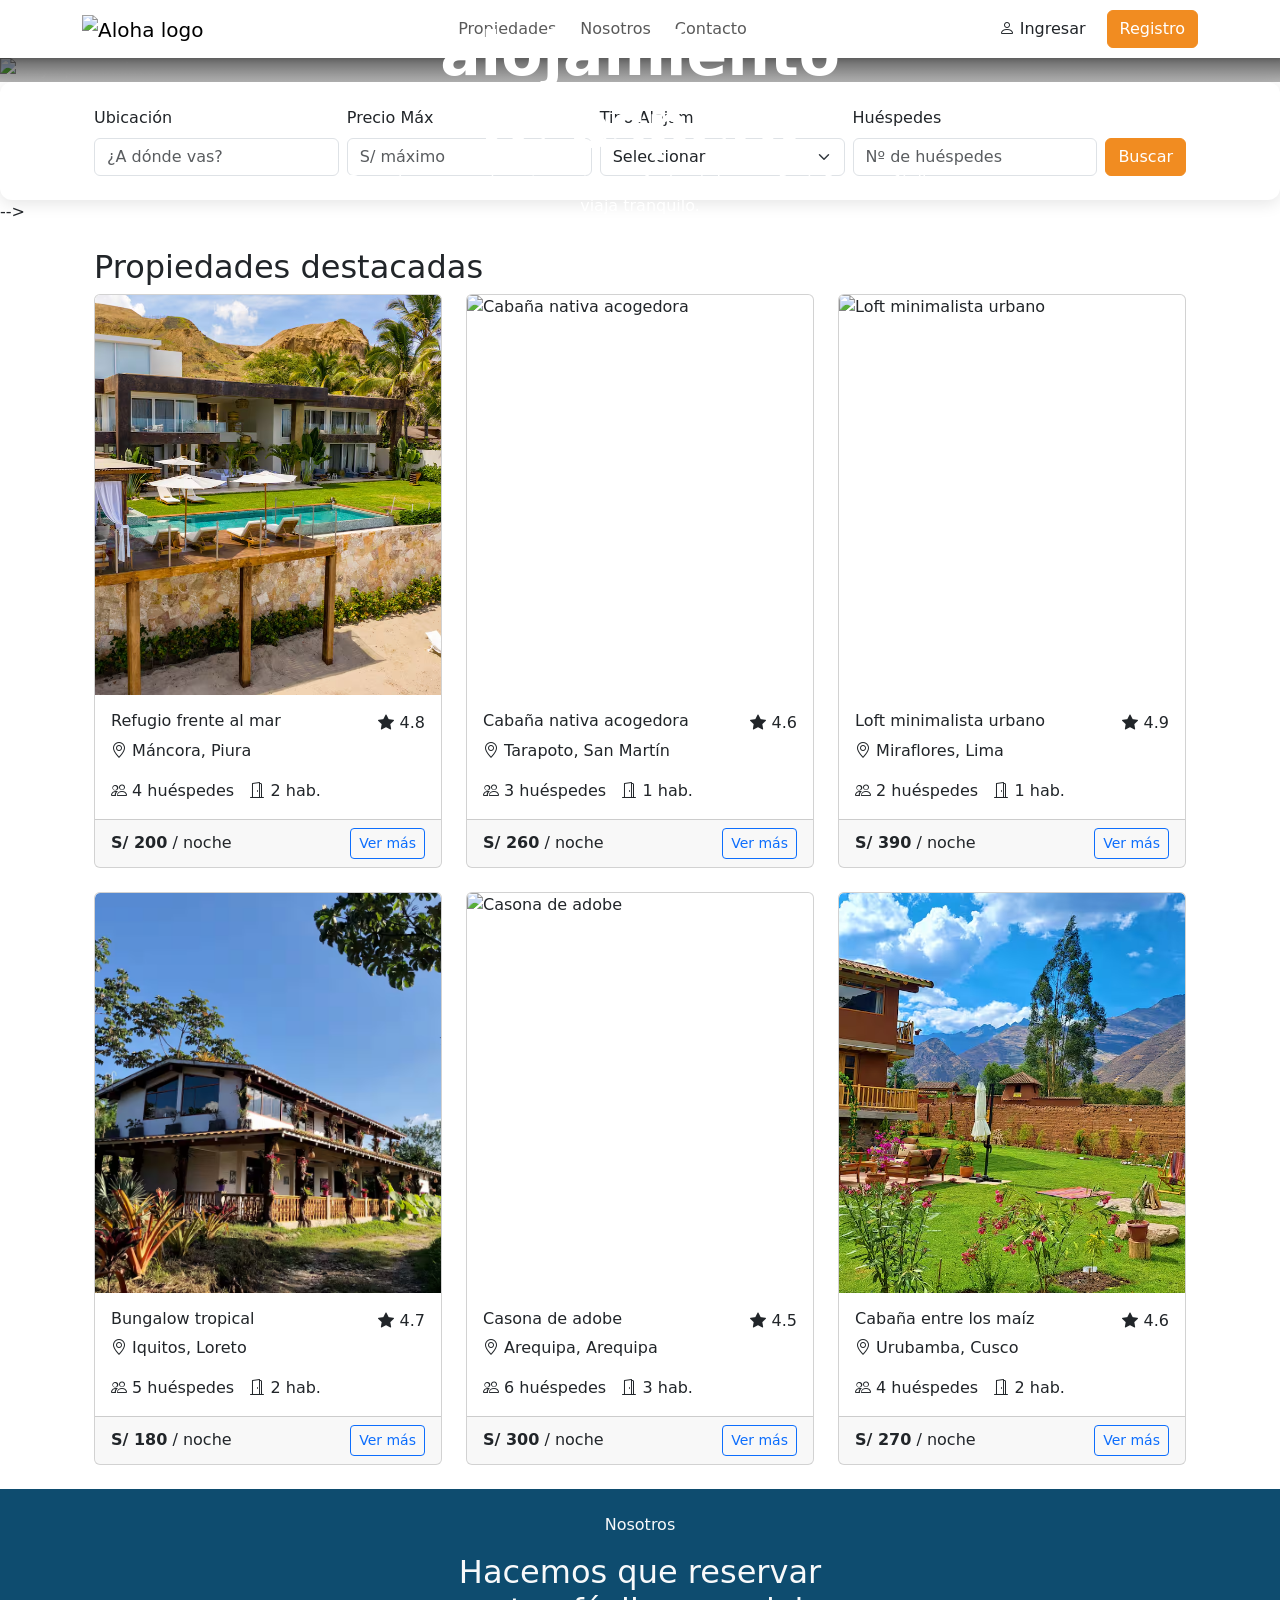
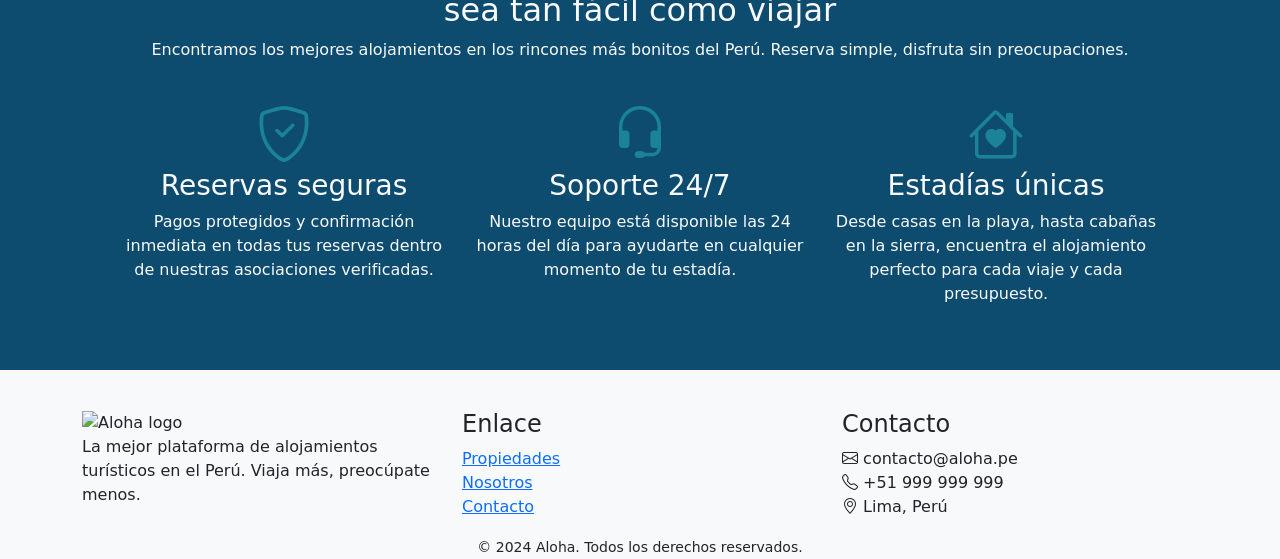
==== index.html @ 76f03f0f "chore: solve conflicts" ====
<!DOCTYPE html>
<html lang="es">
<head>
    <meta charset="UTF-8">
    <meta name="viewport" content="width=device-width, initial-scale=1.0">
    <title>Aloha</title>
    <link href="https://cdn.jsdelivr.net/npm/bootstrap@5.3.3/dist/css/bootstrap.min.css" rel="stylesheet">
    <link href="https://cdn.jsdelivr.net/npm/bootstrap-icons@1.11.3/font/bootstrap-icons.min.css" rel="stylesheet">
    <link href="https://fonts.googleapis.com/css2?family=Roboto:wght@400;700&display=swap" rel="stylesheet">
    <link rel="stylesheet" href="css/global.css">
    <link rel="stylesheet" href="css/intro.css">
</head>
<body>

    <header>

        <nav class="navbar">
            <div class="container">
                <a class="navbar-brand" href="#">
                    <img src="images/logo.png" alt="Aloha logo">
                </a>
                <ul class="navbar-nav flex-row gap-4">
                    <li class="nav-item"><a class="nav-link" href="#propiedades">Propiedades</a></li>
                    <li class="nav-item"><a class="nav-link" href="#nosotros">Nosotros</a></li>
                    <li class="nav-item"><a class="nav-link" href="#contacto">Contacto</a></li>
                </ul>
                <div class="d-flex align-items-center gap-2">
                    <a href="pages/inicio-sesion.html" class="btn"><i class="bi bi-person"></i> Ingresar</a>
                    <a href="pages/registro.html" class="btn btn-primary">Registro</a>
                </div>
            </div>
        </nav>

        <section class="hero-header">
            <div class="container-fluid p-0 position-relative">
                <img src="images/hero-beach.png" alt="Playa paradisíaca" class="img-fluid w-100 hero-image">
                <div class="position-absolute top-50 start-50 translate-middle text-center">
                    <p> Reservas en todo el Perú</p>
                    <h1>Tu próximo alojamiento <br>te espera</h1>
                    <p>Descubre casas, departamentos y refugios únicos en Perú. Reserva fácil,<br> viaja tranquilo.</p>
                </div>
            </div>
        </section>

        <section class="search-bar">
            <div class="container p-4">
                <form class="row g-2 align-items-end">
                    <div class="col-12 col-md">
                        <label for="ubicacion" class="form-label">Ubicación</label>
                        <input type="text" class="form-control" id="ubicacion" placeholder="¿A dónde vas?">
                    </div>
                    <div class="col-12 col-md">
                        <label for="precioMax" class="form-label">Precio Máx</label>
                        <input type="number" class="form-control" id="precioMax" placeholder="S/ máximo">
                    </div>
                    <div class="col-12 col-md">
                        <label for="tipoAlojam" class="form-label">Tipo Alojam.</label>
                        <select class="form-select" id="tipoAlojam">
                            <option value="" selected disabled>Seleccionar</option>
                            <option value="casa">Casa</option>
                            <option value="cabana">Cabaña</option>
                            <option value="departamento">Departamento</option>
                            <option value="todos">Todos</option>
                        </select>
                    </div>
                    <div class="col-12 col-md">
                        <label for="huespedes" class="form-label">Huéspedes</label>
                        <input type="number" class="form-control" id="huespedes" placeholder="Nº de huéspedes" min="1">
                    </div>
                    <div class="col-12 col-md-auto">
                        <button type="submit" class="btn btn-primary w-100">Buscar</button>
                    </div>
                </form>
            </div>
        </section>
    </header>

    <main>

    -->
    <section id="propiedades">
        <div class="container p-4">
            <div class="d-flex justify-content-between align-items-center">
                <h2>Propiedades destacadas</h2>
            </div>
            <div class="row g-4" id="properties-grid">
                <!-- Las tarjetas de propiedades se cargarán aquí dinámicamente -->
            </div>
        </div>
    </section>

    <section id="nosotros">
            <div class="container p-4">
                <div class="text-center">
                    <p>Nosotros</p>
                    <h2>Hacemos que reservar <br> sea tan fácil como viajar</h2>
                    <p>Encontramos los mejores alojamientos en los rincones más bonitos del Perú. Reserva simple, disfruta sin preocupaciones.</p>
                </div>
                <div class="row g-4 text-center p-4">
                    <div class="col-12 col-md-4">
                        <i class="bi bi-shield-check display-4"></i>
                        <h3>Reservas seguras</h3>
                        <p>Pagos protegidos y confirmación inmediata en todas tus reservas dentro de nuestras asociaciones verificadas.</p>
                    </div>
                    <div class="col-12 col-md-4">
                        <i class="bi bi-headset display-4"></i>
                        <h3>Soporte 24/7</h3>
                        <p>Nuestro equipo está disponible las 24 horas del día para ayudarte en cualquier momento de tu estadía.</p>
                    </div>
                    <div class="col-12 col-md-4">
                        <i class="bi bi-house-heart display-4"></i>
                        <h3>Estadías únicas</h3>
                        <p>Desde casas en la playa, hasta cabañas en la sierra, encuentra el alojamiento perfecto para cada viaje y cada presupuesto.</p>
                    </div>
                </div>
            </div>
    </section>
    </main>


    <footer id="contacto">
        <div class="container">
            <div class="row g-4">
                <div class="col-12 col-md-4">
                    <img src="images/logo.png" alt="Aloha logo">
                    <p>La mejor plataforma de alojamientos turísticos en el Perú. Viaja más, preocúpate menos.</p>
                </div>
                <div class="col-12 col-md-4">
                    <h4>Enlace</h4>
                    <ul class="list-unstyled">
                        <li><a href="#propiedades">Propiedades</a></li>
                        <li><a href="#nosotros">Nosotros</a></li>
                        <li><a href="#contacto">Contacto</a></li>
                    </ul>
                </div>
                <div class="col-12 col-md-4">
                    <h4>Contacto</h4>
                    <ul class="list-unstyled">
                        <li><i class="bi bi-envelope"></i> contacto@aloha.pe</li>
                        <li><i class="bi bi-telephone"></i> +51 999 999 999</li>
                        <li><i class="bi bi-geo-alt"></i> Lima, Perú</li>
                    </ul>
                </div>
            </div>
            <div class="text-center">
                <small>© 2024 Aloha. Todos los derechos reservados.</small>
            </div>
        </div>
    </footer>
 <script src="js/intro.js"></script>
</body>
</html>
---- css/global.css ----
body {
    display: flex;
    flex-direction: column;
    min-height: 100vh;
}

main {
    flex: 1;
}

.navbar {
    background-color: #fff;
    box-shadow: 0 2px 4px rgba(0,0,0,0.1);
}

.navbar-brand img {
    height: 50px;
}

.btn-primary {
    background-color: rgb(241, 140, 33);
    border-color: rgb(241, 140, 33);
}


footer {
    background-color:#F8F9FA;
    padding-top: 40px;
}

footer img {
    height: 40px;
}
---- css/intro.css ----
.hero-image {
    height: 600px;
    object-fit: cover;
}

.hero-header {
    position: relative;
     color: #fff;
}

.hero-header h1{
   font-size: 60px;
   font-weight: bold;
}


.hero-header::after {
    content: '';
    position: absolute;
    top: 0;
    right: 0;
    bottom: 0;
    left: 0;
    background: linear-gradient(to bottom, rgba(0,0,0,0.6), rgba(0,0,0,0.3));
}

.hero-header .position-absolute {
    z-index: 1;
    color: #fff;
}

.search-bar {
    background-color: #fff;
    border-radius: 12px;
    box-shadow: 0 4px 16px rgba(0,0,0,0.1);
}

.card {
    overflow: hidden;
}

.card-img-top {
    height: 400px;
    object-fit: cover;
    transition: transform 0.4s ease;
}

.card:hover .card-img-top {
    transform: scale(1.08);
}

#nosotros {
    background-color:#0E4C6F;
}

#nosotros h2,
#nosotros h3,
#nosotros p {
    color: #F8F9FA;
}

#nosotros i {
    color: #1A8397;
}
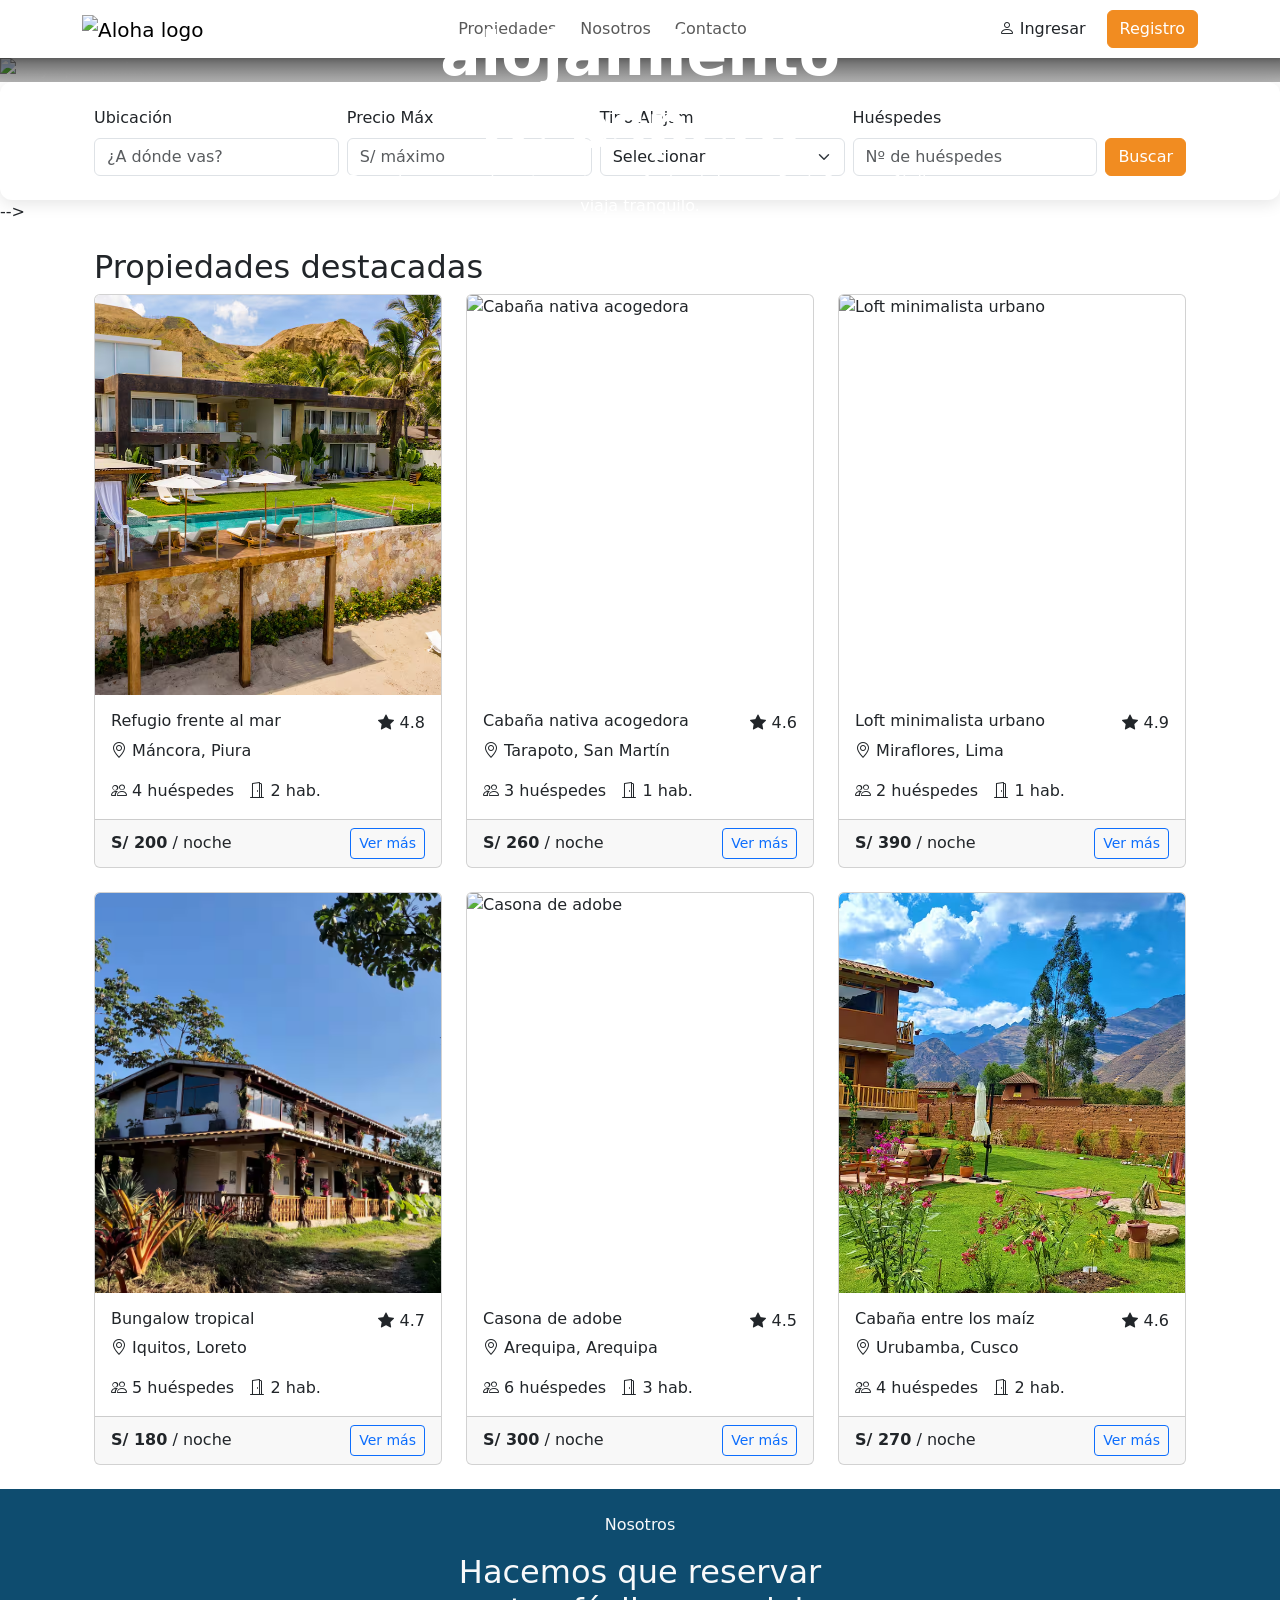
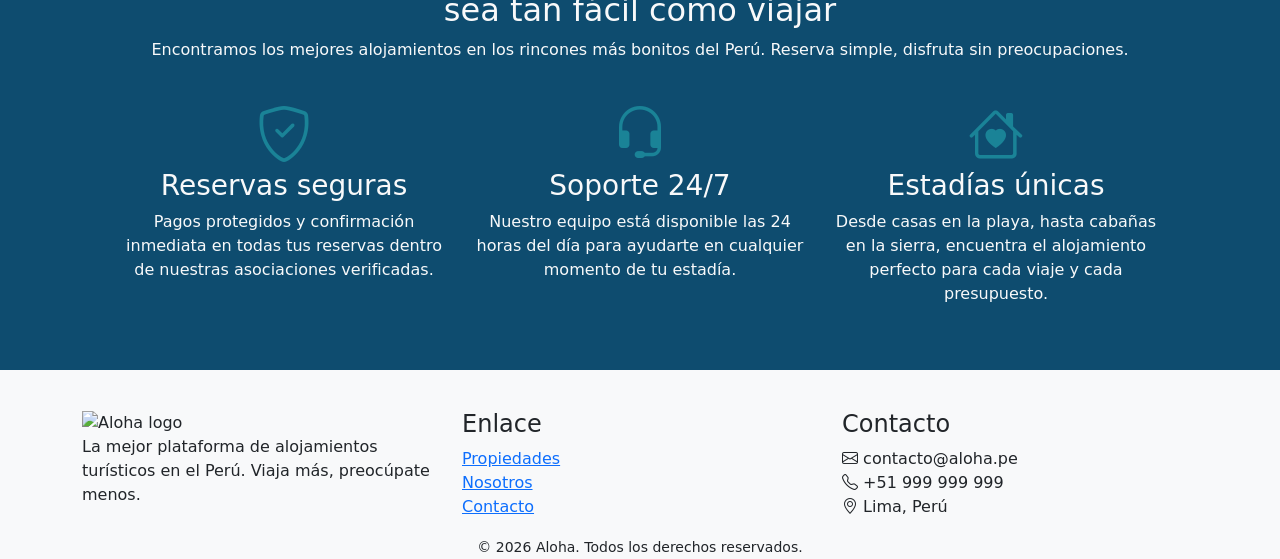
==== commit cd7c599c: "chore: fix date" ====
--- a/index.html
+++ b/index.html
@@ -143,7 +143,7 @@
                 </div>
             </div>
             <div class="text-center">
-                <small>© 2024 Aloha. Todos los derechos reservados.</small>
+                <small>© 2026 Aloha. Todos los derechos reservados.</small>
             </div>
         </div>
     </footer>
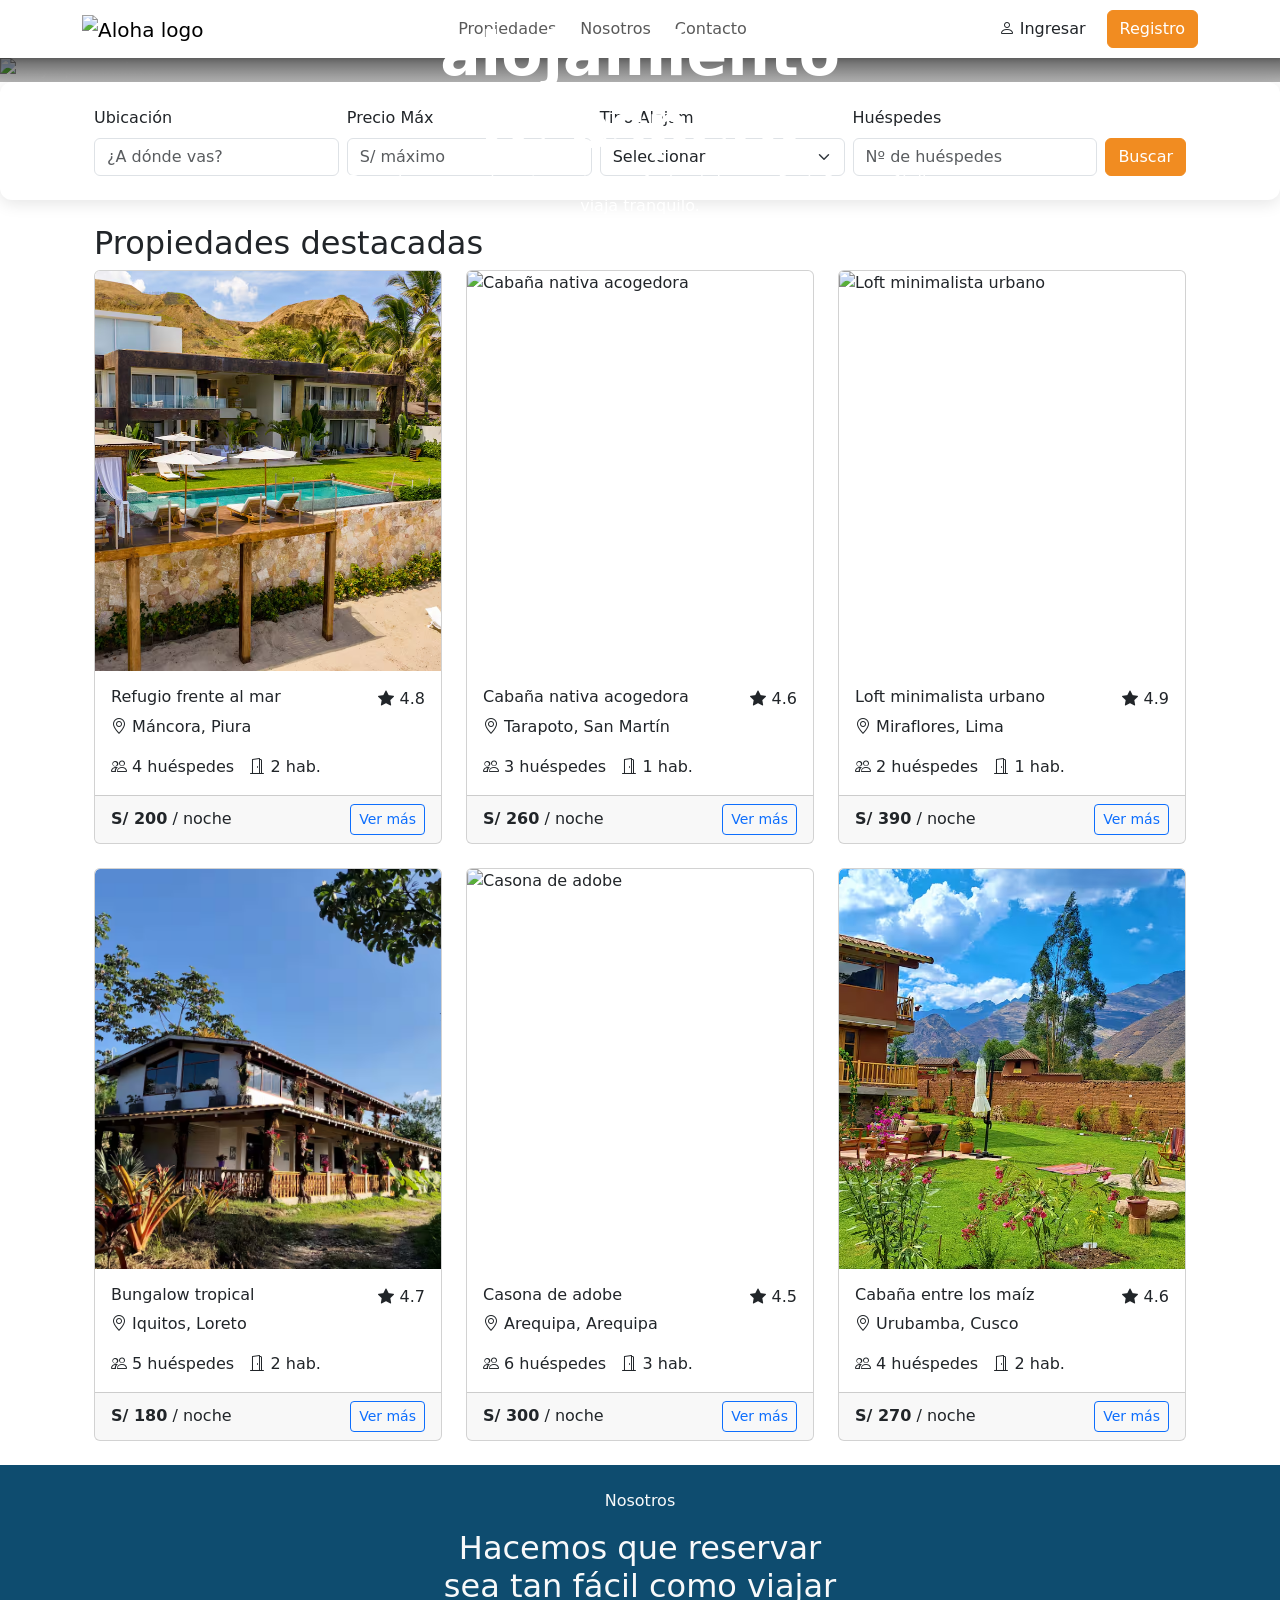
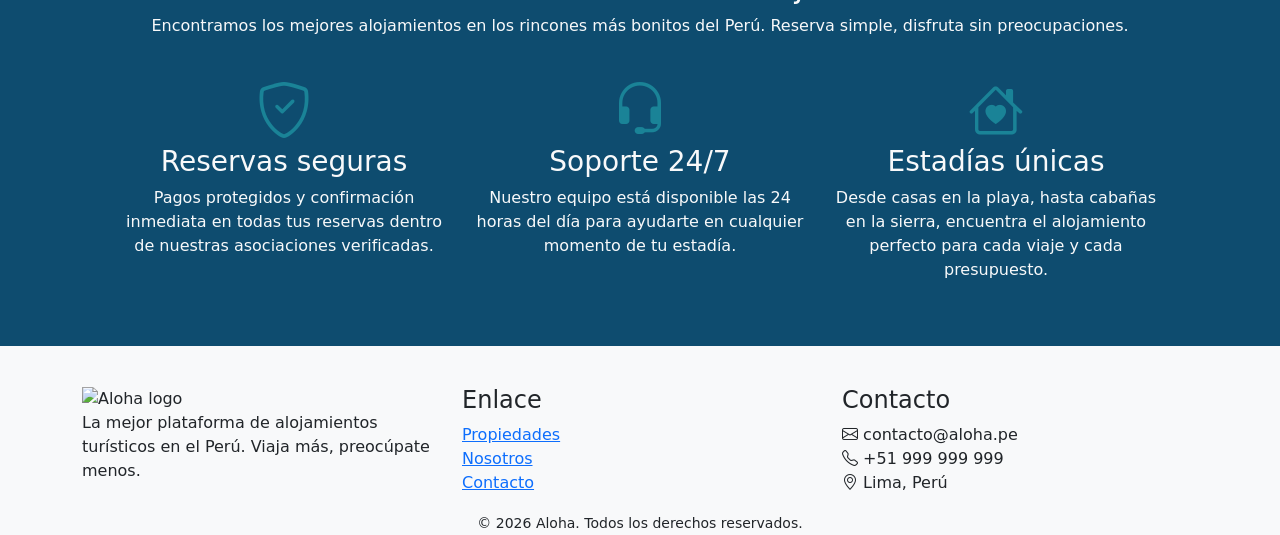
==== commit 34660ab0: "chore: fix storage" ====
--- a/index.html
+++ b/index.html
@@ -77,7 +77,7 @@
 
     <main>
 
-    -->
+    
     <section id="propiedades">
         <div class="container p-4">
             <div class="d-flex justify-content-between align-items-center">
@@ -147,6 +147,7 @@
             </div>
         </div>
     </footer>
- <script src="js/intro.js"></script>
+ <script src="js/storage.js"></script>
+<script src="js/intro.js"></script>
 </body>
 </html>
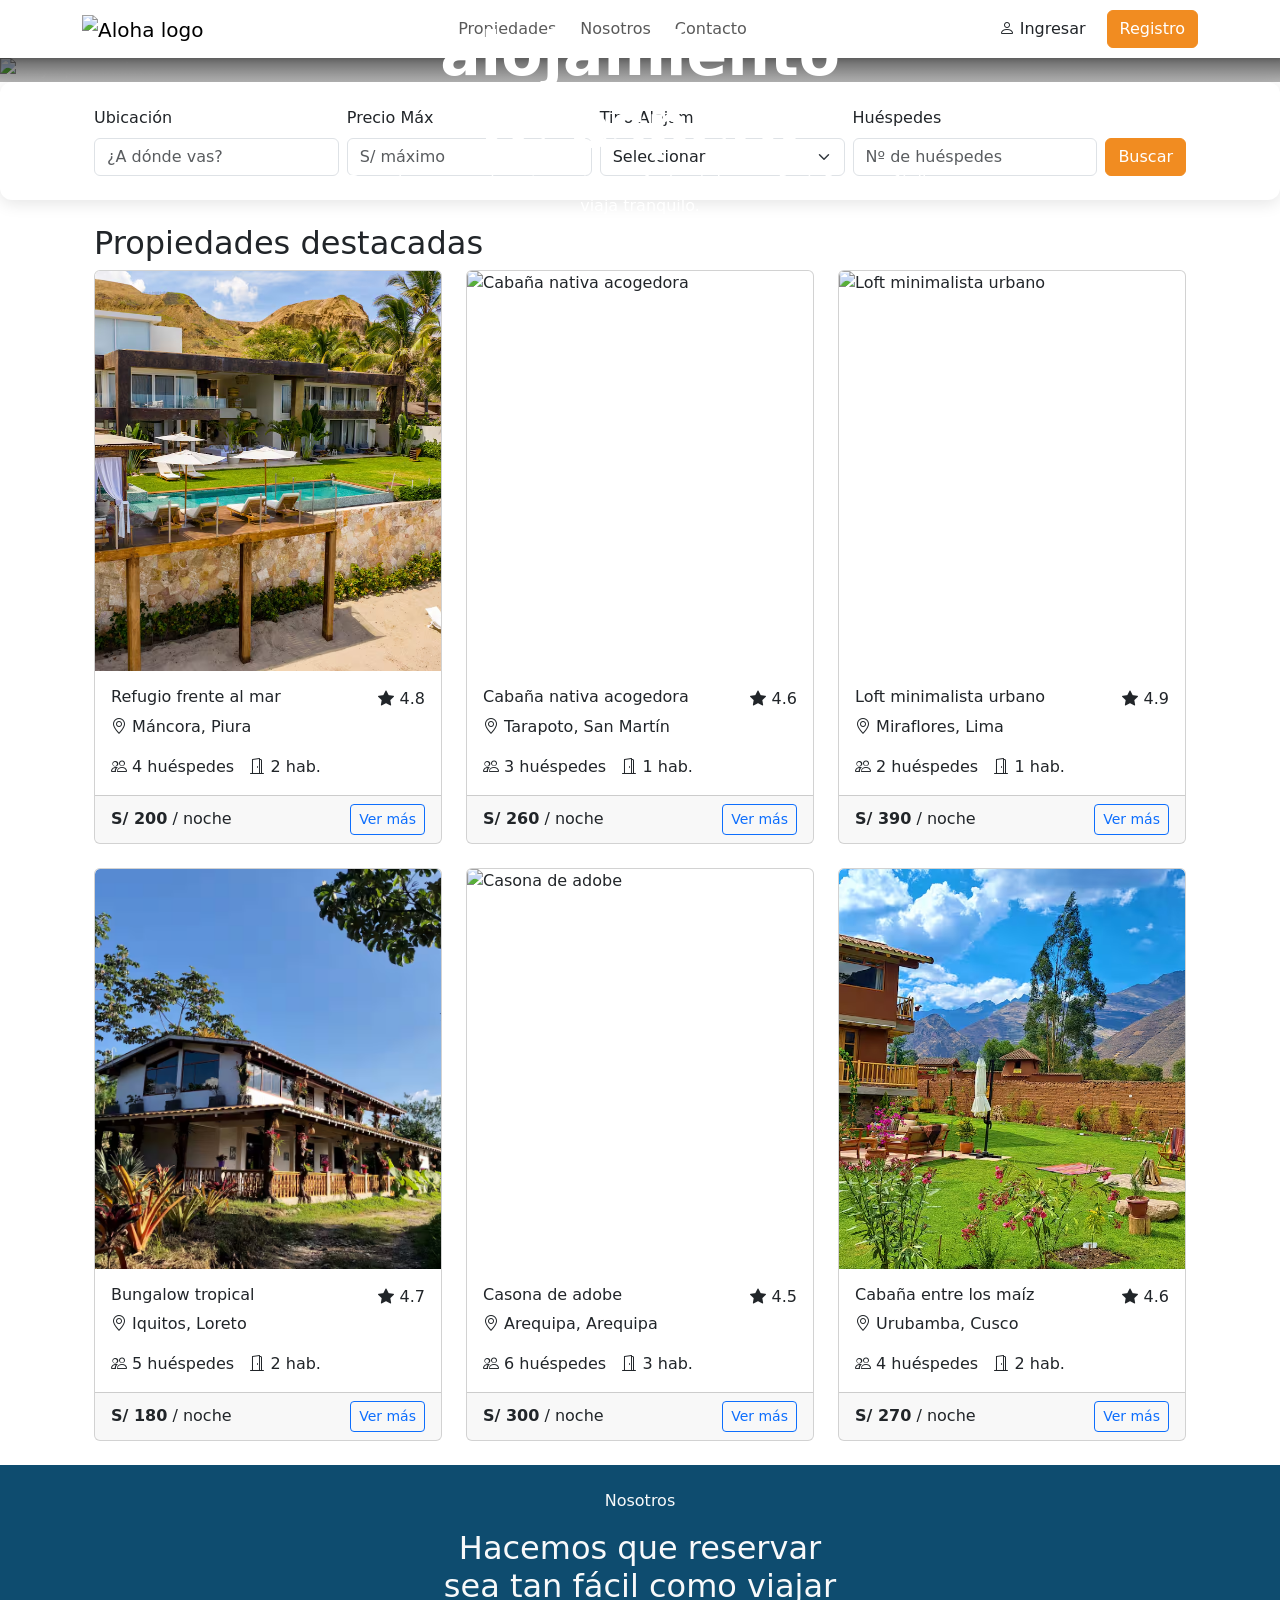
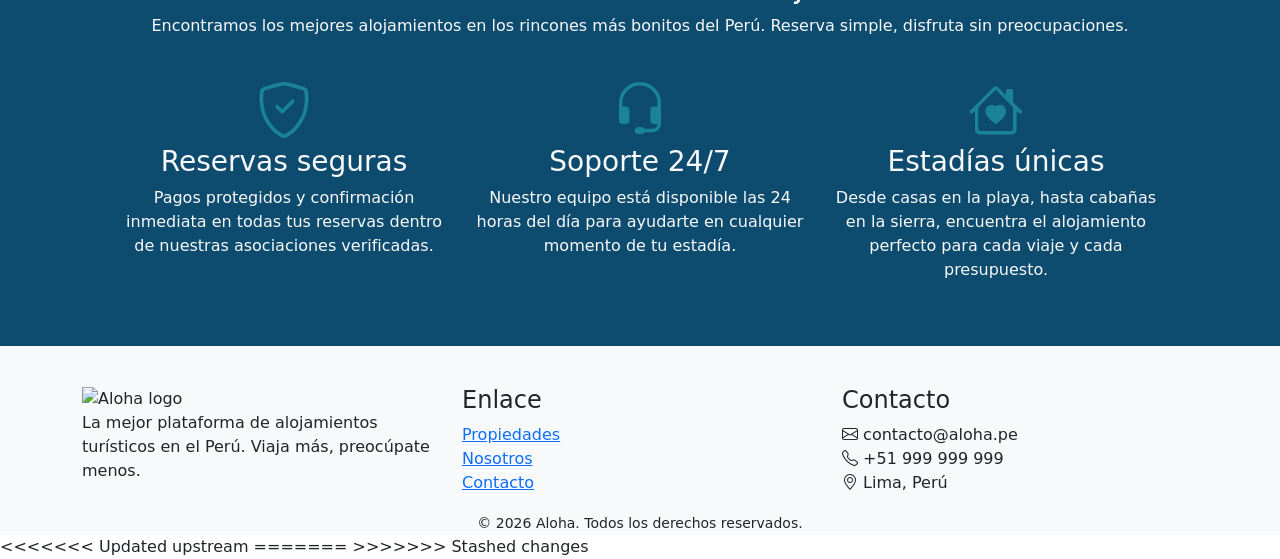
==== commit 4b791016: "Tus cambios en el footer y agregue politicas html" ====
--- a/index.html
+++ b/index.html
@@ -77,7 +77,6 @@
 
     <main>
 
-    
     <section id="propiedades">
         <div class="container p-4">
             <div class="d-flex justify-content-between align-items-center">
@@ -147,7 +146,10 @@
             </div>
         </div>
     </footer>
- <script src="js/storage.js"></script>
-<script src="js/intro.js"></script>
+<<<<<<< Updated upstream
+ <script src="js/main.js"></script>
+=======
+    <script src="js/intro.js"></script>
+>>>>>>> Stashed changes
 </body>
 </html>
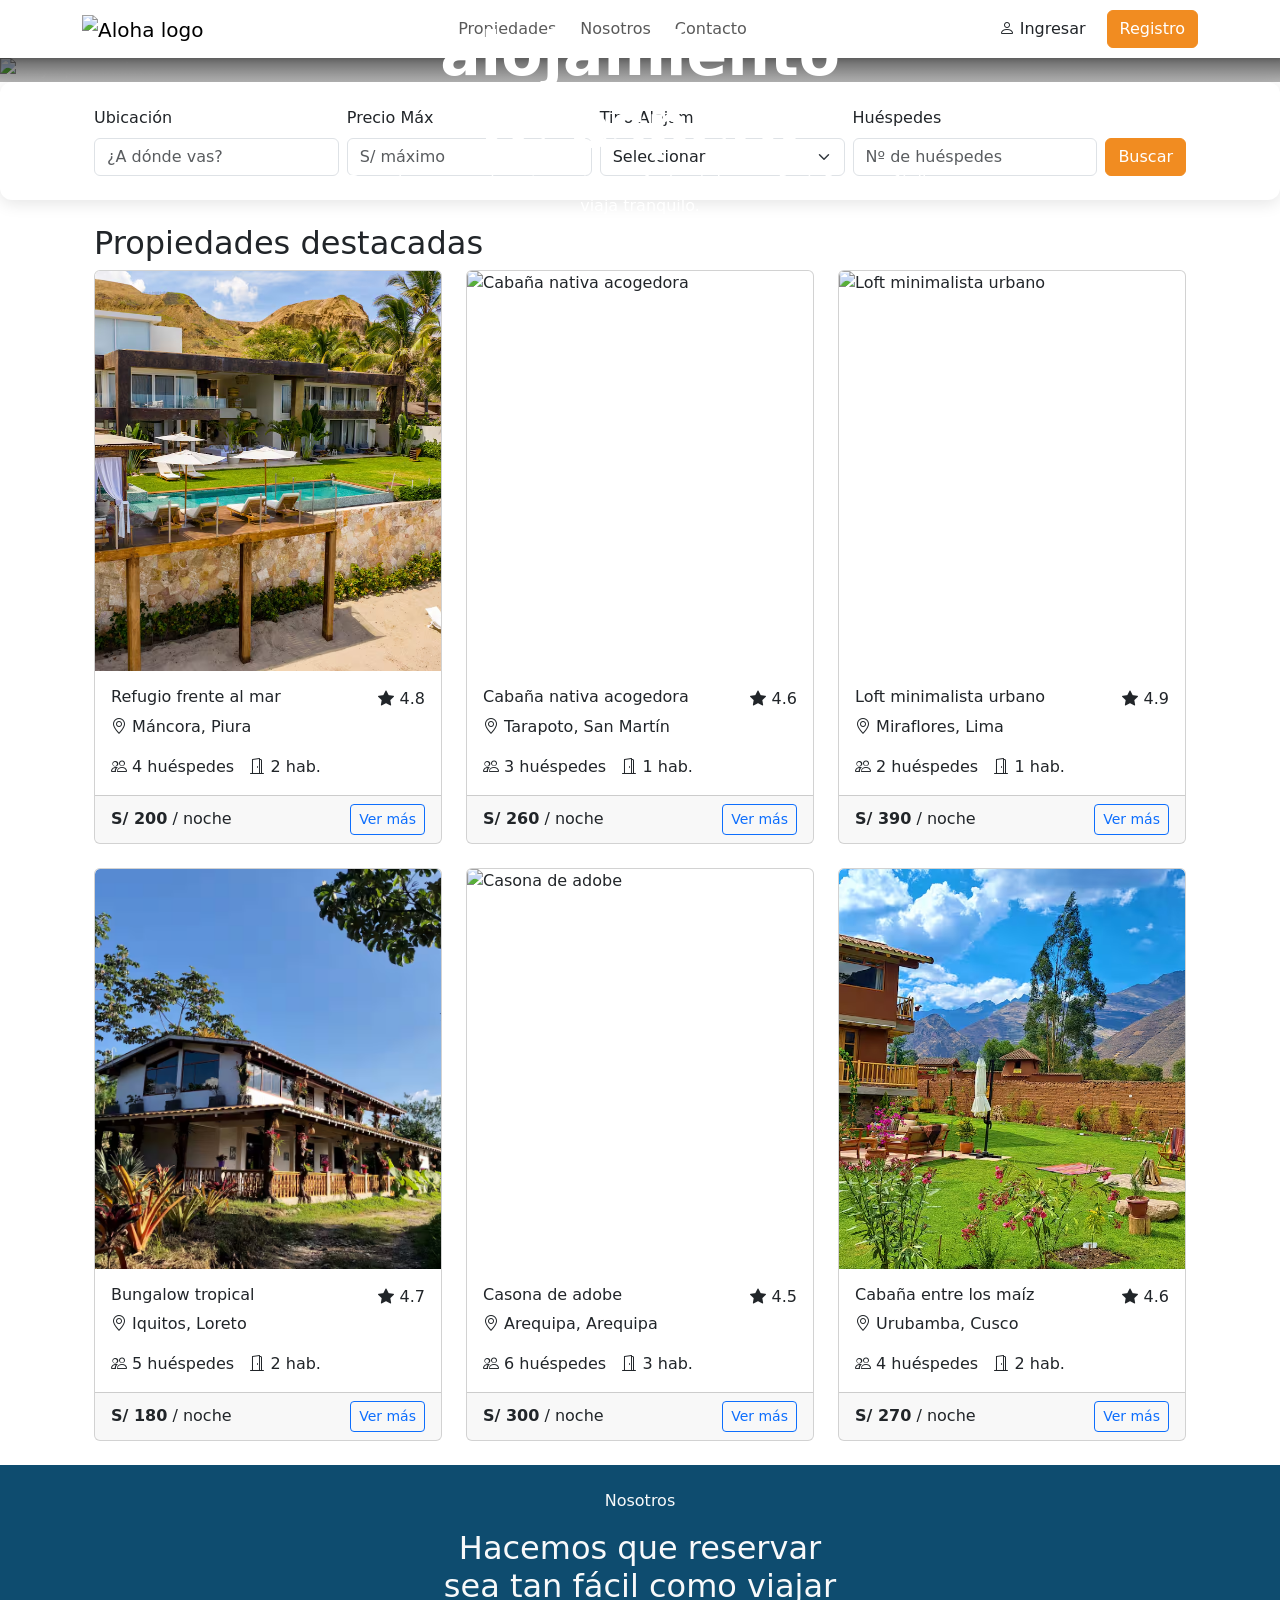
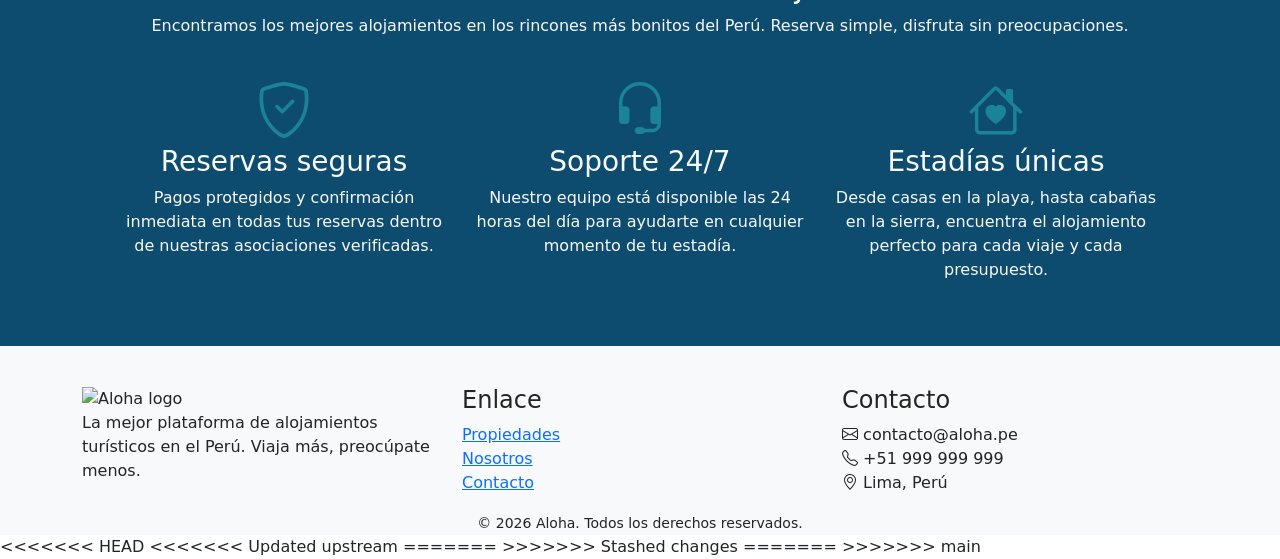
==== commit c17a5e00: "Merge branch 'feature/galeria-imagenes'" ====
--- a/index.html
+++ b/index.html
@@ -77,6 +77,7 @@
 
     <main>
 
+
     <section id="propiedades">
         <div class="container p-4">
             <div class="d-flex justify-content-between align-items-center">
@@ -146,10 +147,15 @@
             </div>
         </div>
     </footer>
+<<<<<<< HEAD
 <<<<<<< Updated upstream
  <script src="js/main.js"></script>
 =======
     <script src="js/intro.js"></script>
 >>>>>>> Stashed changes
+=======
+ <script src="js/storage.js"></script>
+<script src="js/intro.js"></script>
+>>>>>>> main
 </body>
 </html>
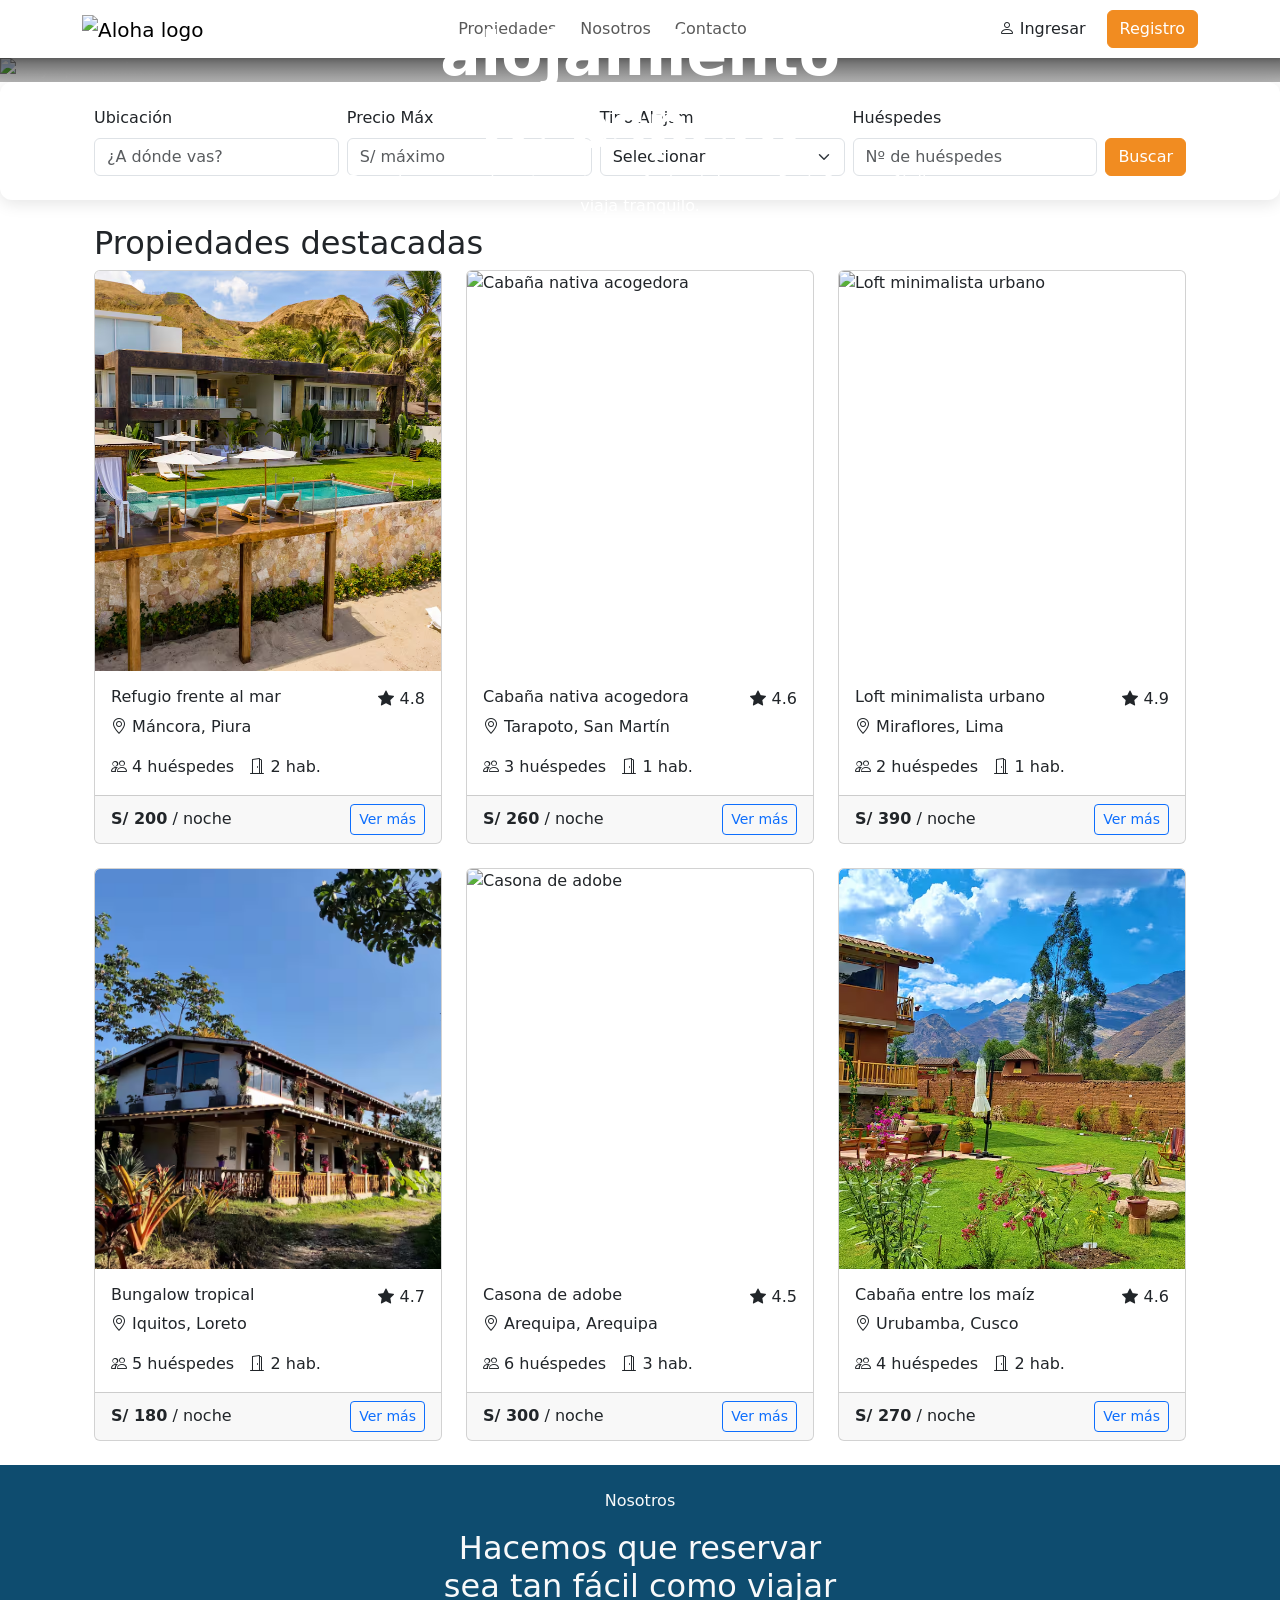
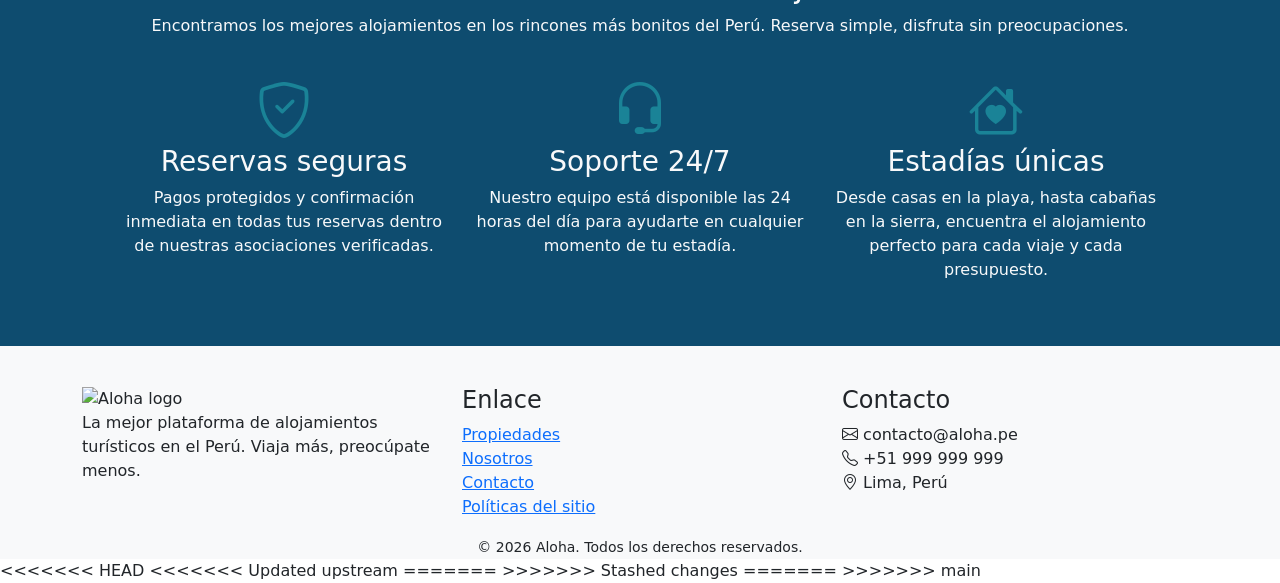
==== commit 2c81a5a2: "politicas basicas" ====
--- a/index.html
+++ b/index.html
@@ -131,6 +131,7 @@
                         <li><a href="#propiedades">Propiedades</a></li>
                         <li><a href="#nosotros">Nosotros</a></li>
                         <li><a href="#contacto">Contacto</a></li>
+                        <li><a href="pages/politicas.html">Políticas del sitio</a></li>
                     </ul>
                 </div>
                 <div class="col-12 col-md-4">
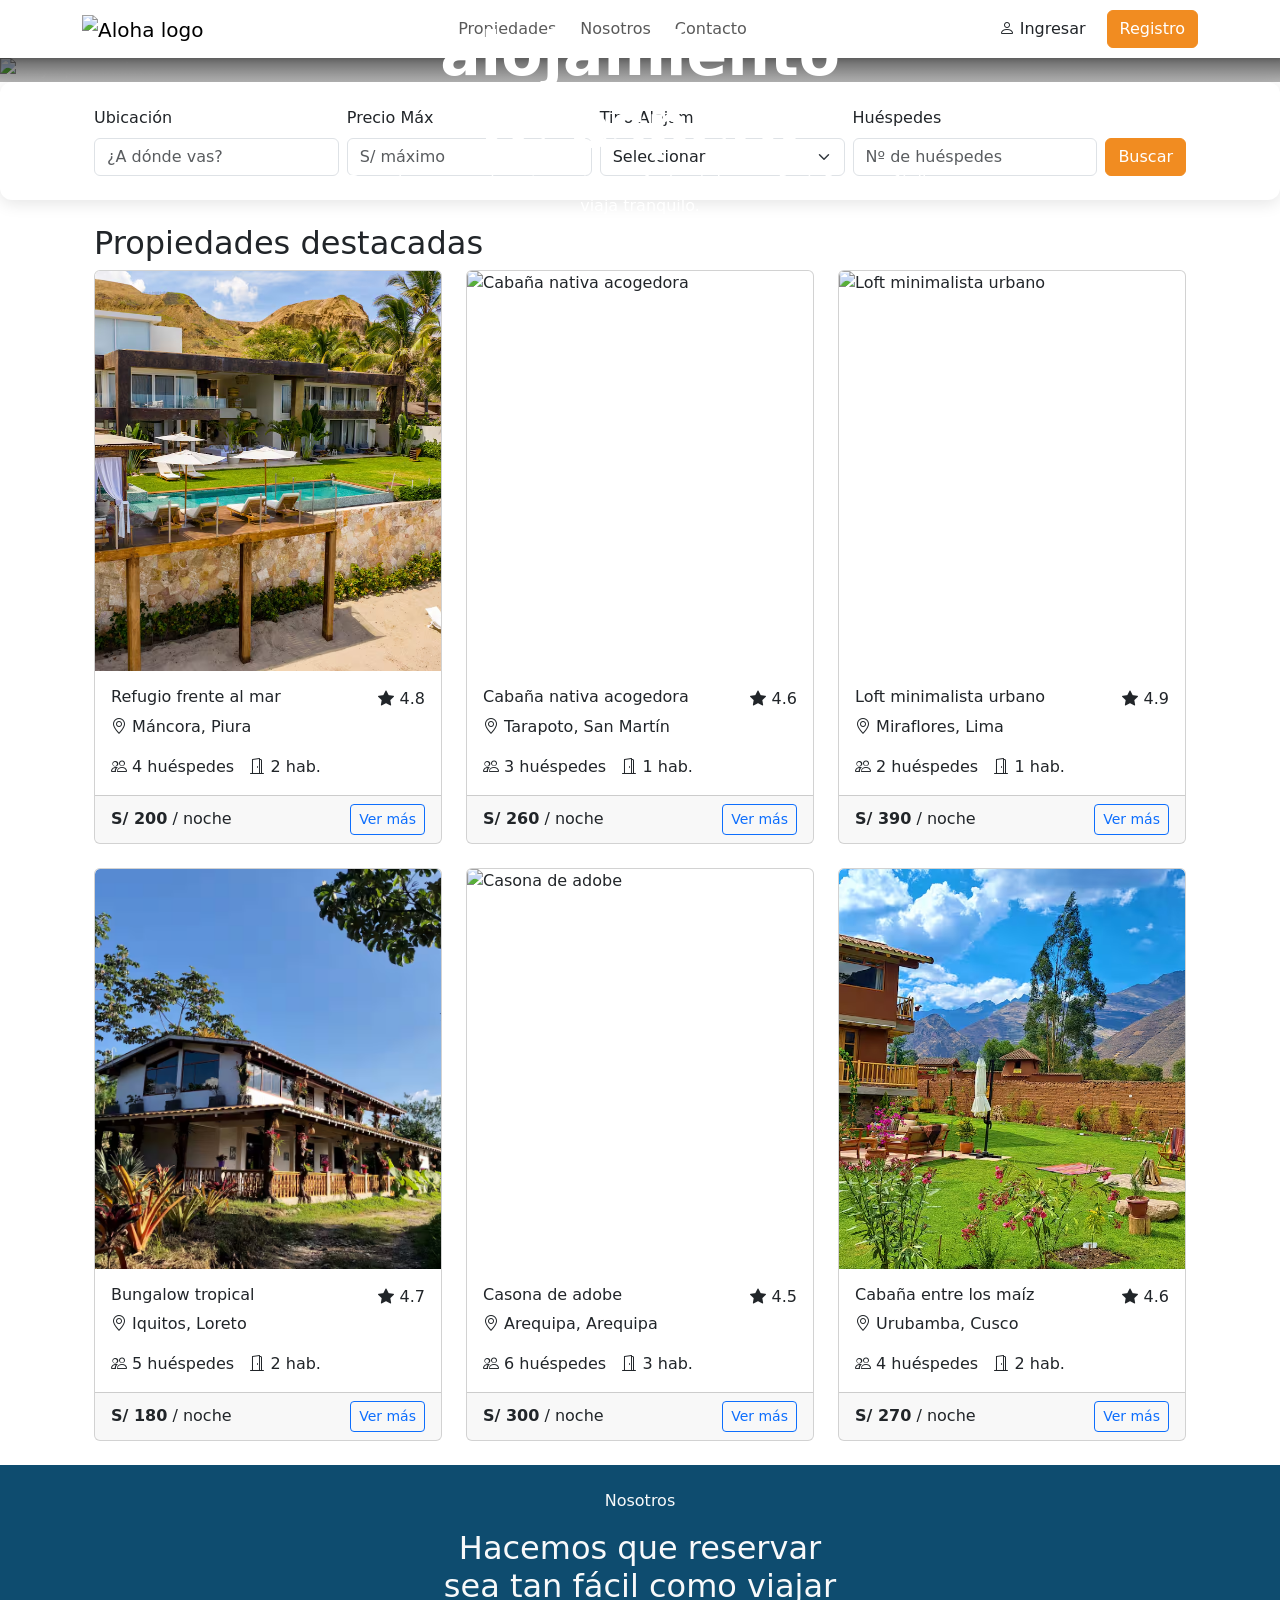
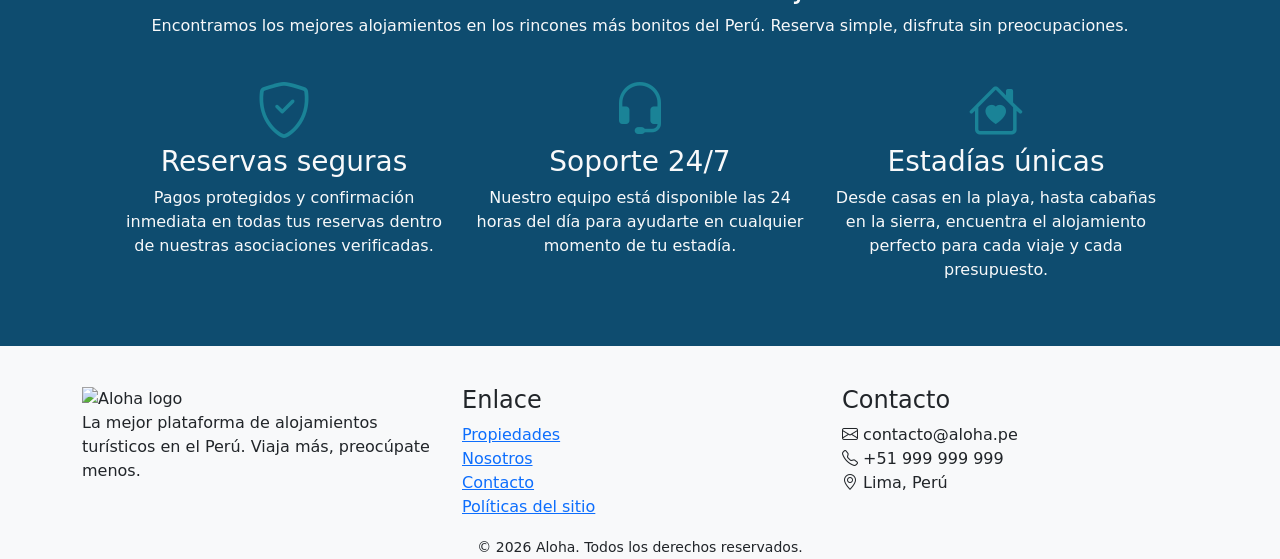
==== commit 0b932d30: "politicas html" ====
--- a/index.html
+++ b/index.html
@@ -77,7 +77,7 @@
 
     <main>
 
-
+    
     <section id="propiedades">
         <div class="container p-4">
             <div class="d-flex justify-content-between align-items-center">
@@ -148,15 +148,7 @@
             </div>
         </div>
     </footer>
-<<<<<<< HEAD
-<<<<<<< Updated upstream
- <script src="js/main.js"></script>
-=======
-    <script src="js/intro.js"></script>
->>>>>>> Stashed changes
-=======
  <script src="js/storage.js"></script>
 <script src="js/intro.js"></script>
->>>>>>> main
 </body>
 </html>
